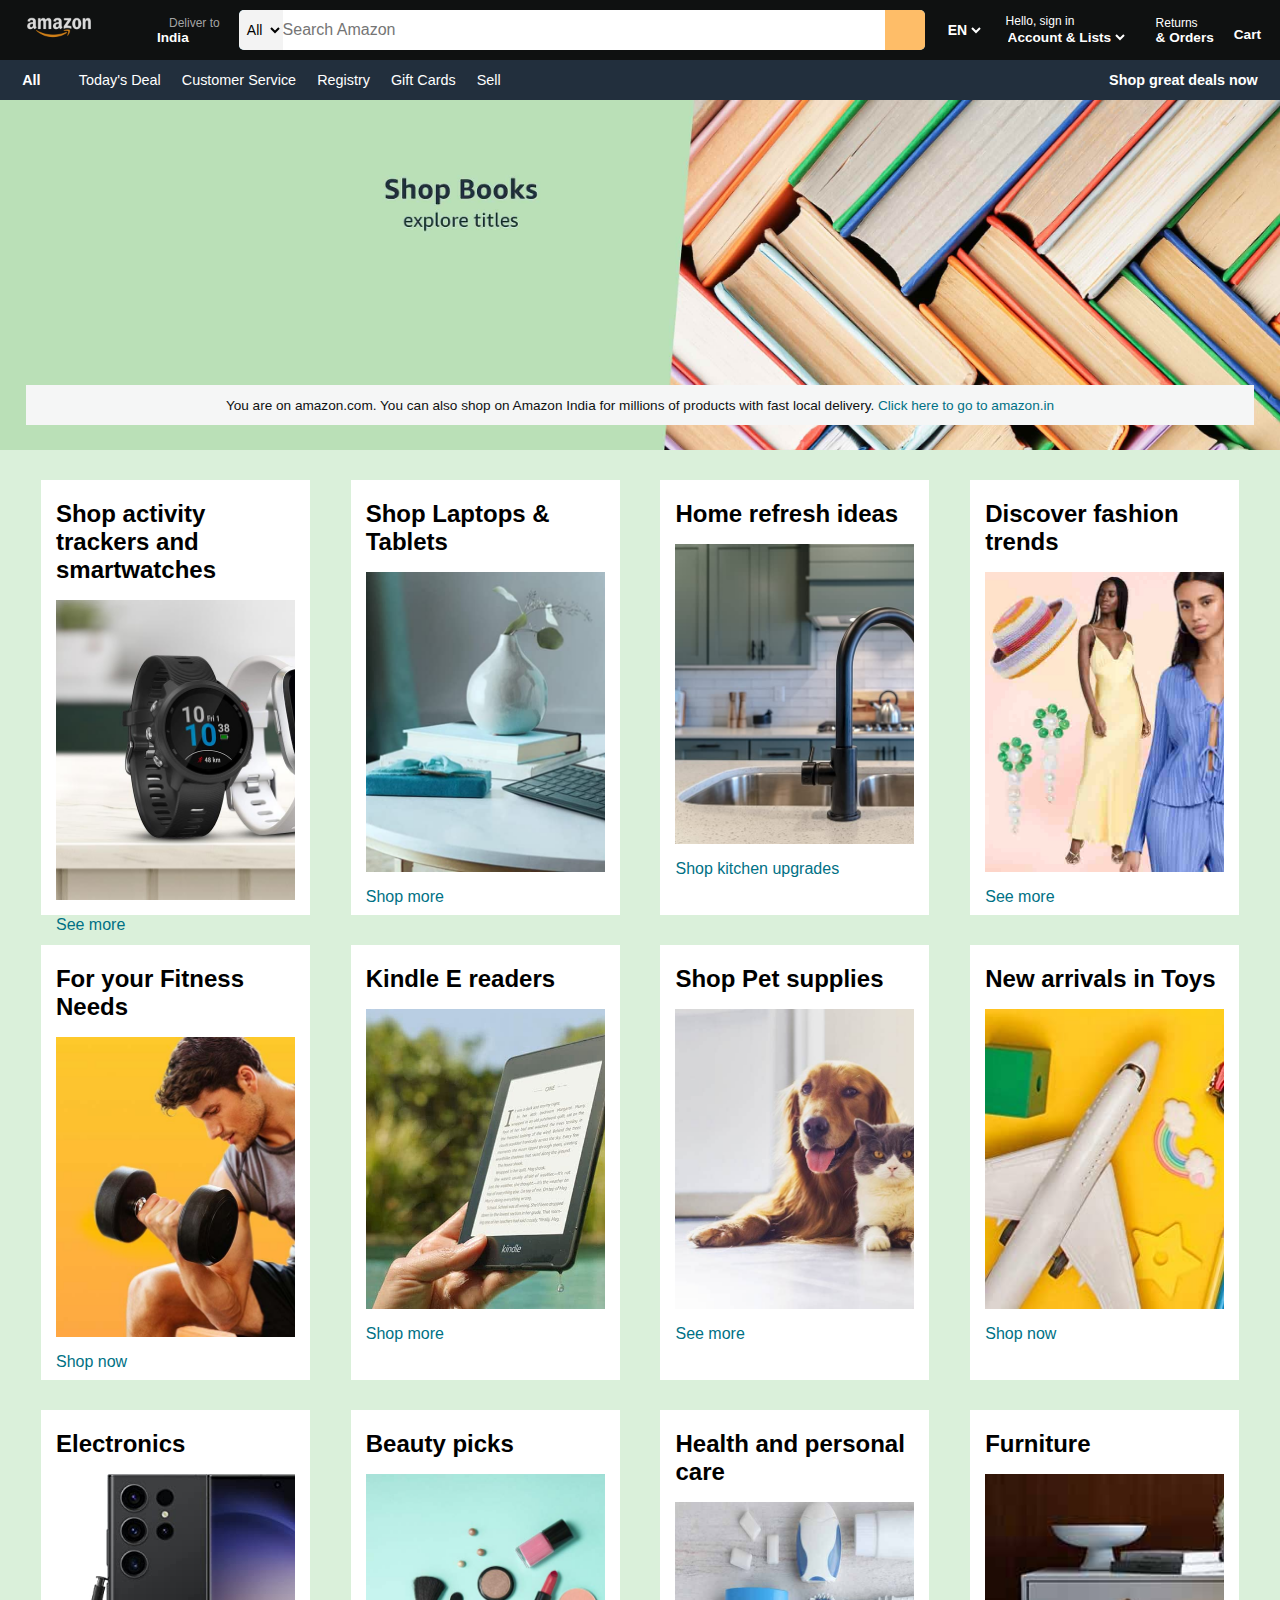
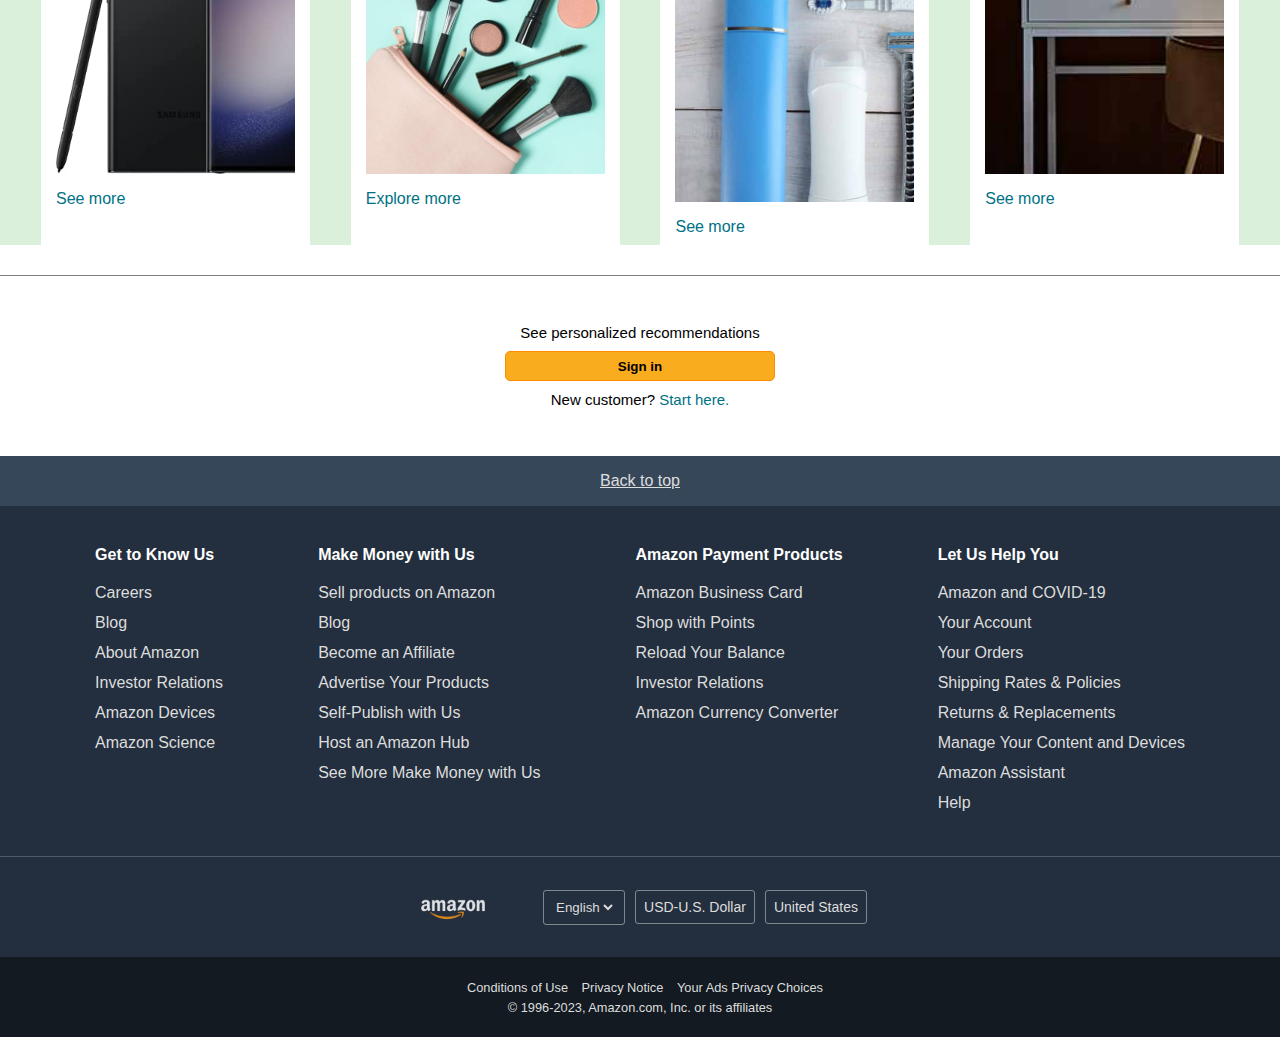
==== index.html @ 931ea802 "Add files via upload" ====
<!DOCTYPE html>
<html lang="en">
<head>
    <meta charset="UTF-8">
    <meta name="viewport" content="width=device-width, initial-scale=1.0">
    <title>Amazon.com</title>
    <link rel="stylesheet" href="https://cdnjs.cloudflare.com/ajax/libs/font-awesome/6.4.0/css/all.min.css" integrity="sha512-iecdLmaskl7CVkqkXNQ/ZH/XLlvWZOJyj7Yy7tcenmpD1ypASozpmT/E0iPtmFIB46ZmdtAc9eNBvH0H/ZpiBw==" crossorigin="anonymous" referrerpolicy="no-referrer" />
    <link rel="stylesheet" href="style.css">
    
</head>

<body>
    <!-- Project:Amazon web clone -->
    <header>
        <div class="navbar">
            <div class="navlogo border">    
               <div class="logo"></div>

            </div>
            <div class="nav-address border">
                    <p class="lineone">Deliver to</p>

                <div class="loc-icon">
                    <i class="fa-solid fa-location-dot"></i>
                    <p class="linetwo">India</p>
                </div>

            </div>

            <div class="nav-search">
                <select class="search-select">
                    <option value="All">All</option>
                </select>
                <input type="text" placeholder="Search Amazon" class="search-input">

               <div class="search-icon">
                <i class="fa-solid fa-magnifying-glass"></i>
               </div>
            </div>

            <div class="nav-language border">
                <div class="flag-icon"><i class="fa-solid fa-flag-usa"></i>
                    
                    <select class="lang">
                        <option value="EN">EN</option>
                    </select>
                </div>
                
            </div>

            <div class="nav-Account border">
                
                <p class="sign"><a href="sign-in.html">Hello, sign in</a></p>
                <div class="account">
                    <select class="select-acc">
                        <option value="Account & Lists">Account & Lists</option>
                    </select>
                </div>
            </div>
        
            <div class="nav-return border">
                <p class="one">Returns</p>
                <p class="two">& Orders</p>
            </div>

            <div class="nav-cart border">
                <i class="fa-solid fa-cart-plus"></i>
                 Cart
            </div>

        </div>

<div class="nav-pannel">
    <div class="menu border">
        <i class="fa-solid fa-bars"></i>
        All
    </div>
    <div class="features">
        <p class="border">Today's Deal</p>
        <p class="border">Customer Service</p>
        <p class="border">Registry</p>
        <p class="border">Gift Cards</p>
        <p class="border">Sell</p>
    </div>
    
    <div class="last-feature border">Shop great deals now</div>

</div>

</header>

<main>


<div class="hero-section">
<div class="hero-msg">
    <p>You are on amazon.com. You can also shop on Amazon India for millions of products with fast local delivery. <a href="https://www.amazon.in/?ref=aisgw_intl_stripe_in">Click here to go to amazon.in</a> </p>
</div>
</div>


<div class="shop-section">
    <div class="box1 box">
        <div class="box-content">
            <h2>Shop activity trackers and smartwatches</h2>
         <div class="box-img" style="background-image: url('box1-img.jpg');"></div>
         <a href="">See more</a>
        </div>
         
    </div>

    <div class="box2 box">
        <div class="box-content">
            <h2>Shop Laptops & Tablets</h2>
         <div class="box-img" style="background-image: url('box2-img.jpg');"></div>
         <a href="">Shop more</a>
        </div>
        
    </div>

    <div class="box3 box">
        <div class="box-content">
            <h2>Home refresh ideas</h2>
        <div class="box-img" style="background-image: url('box3-img.jpg');"></div>
        <a href="">Shop kitchen upgrades</a>
        </div>
        
    </div>

    <div class="box4 box">
        <div class="box-content">
            <h2>Discover fashion trends</h2>
         <div class="box-img" style="background-image: url('box4-img.jpg');"></div>
         <a href="">See more</a>
        </div>
        
    </div>

    <div class="box5 box">
        <div class="box-content">
            <h2>For your Fitness Needs</h2>
         <div class="box-img" style="background-image: url('box5-img.jpg');"></div>
         <a href="">Shop now</a>
        </div>
         
    </div>

    <div class="box6 box">
        <div class="box-content">
            <h2>Kindle E readers</h2>
         <div class="box-img" style="background-image: url('box6-img.jpg');"></div>
         <a href="">Shop more</a>
        </div>
        
    </div>

    <div class="box7 box">
        <div class="box-content">
            <h2>Shop Pet supplies</h2>
        <div class="box-img" style="background-image: url('box7-img.jpg');"></div>
        <a href="">See more</a>
        </div>
        
    </div>

    <div class="box8 box">
        <div class="box-content">
            <h2>New arrivals in Toys</h2>
         <div class="box-img" style="background-image: url('box8-img.jpg');"></div>
         <a href="">Shop now</a>
        </div>    
    </div>


    <div class="box9 box">
        <div class="box-content">
            <h2>Electronics</h2>
         <div class="box-img" style="background-image: url('box9-img.jpg');"></div>
         <a href="">See more</a>
        </div>
         
    </div>
    <div class="box10 box">
        <div class="box-content">
            <h2>Beauty picks</h2>
         <div class="box-img" style="background-image: url('box10-img.jpg');"></div>
         <a href="">Explore more</a>
        </div>
         
    </div>

    <div class="box11 box">
        <div class="box-content">
            <h2>Health and personal care</h2>
         <div class="box-img" style="background-image: url('box11-img.jpg');"></div>
         <a href="">See more</a>
        </div>
         
    </div>

    <div class="box12 box">
        <div class="box-content">
            <h2>Furniture</h2>
         <div class="box-img" style="background-image: url('box12-img.jpg');"></div>
         <a href="">See more</a>
        </div>
         
    </div>


</div>


</main>

<footer>

    <div class="foot-pannel">

        <p>See personalized recommendations</p>
        <a href="sign-in.html"><button>Sign in</button></a>
        <p>New customer? <a href="start-here.html">Start here.</a></p>

    </div>


<div class="foot-pannel1">
    <a href="">Back to top</a>
</div>

<div class="foot-pannel2">
    <ul>
        <p>Get to Know Us</p>
        <a href="">Careers</a>
        <a href="">Blog</a>
        <a href="">About Amazon</a>
        <a href="">Investor Relations</a>
        <a href="">Amazon Devices</a>
        <a href="">Amazon Science</a>

    </ul>
    
    <ul>
        <p>Make Money with Us</p>
        <a href="">Sell products on Amazon</a>
        <a href="">Blog</a>
        <a href="">Become an Affiliate</a>
        <a href="">Advertise Your Products</a>
        <a href="">Self-Publish with Us</a>
        <a href="">Host an Amazon Hub</a>
        <a href="">See More Make Money with Us</a>
    </ul>

    <ul>
        <p>Amazon Payment Products</p>
        <a href=""> Amazon Business Card</a>
        <a href="">Shop with Points</a>
        <a href="">Reload Your Balance</a>
        <a href="">Investor Relations</a>
        <a href="">Amazon Currency Converter</a>

    </ul>


    <ul>
        <p>Let Us Help You</p>
        <a href="">Amazon and COVID-19</a>
        <a href="">Your Account</a>
        <a href="">Your Orders</a>
        <a href="">Shipping Rates & Policies</a>
        <a href="">Returns & Replacements</a>
        <a href="">Manage Your Content and Devices</a>
        <a href="">Amazon Assistant</a>
        <a href="">Help</a>
    </ul>

</div>

<div class="foot-pannel3">
    <div class="logo">
        
    </div>

    <div class="world-icon arrange">
        <i class="fa-solid fa-globe"></i> 
        <select>
            <option value="English">English</option>
        </select> 
    </div>
    <div class="dollar-icon arrange">
        <i class="fa-solid fa-dollar-sign"></i>
        USD-U.S. Dollar
    </div>
    <div class="flag arrange">
        <i class="fa-solid fa-flag-usa"></i>
        United States
    </div>

</div>
<div class="foot-pannel4">
    <div class="condition">
        <a href="">Conditions of Use</a>
        <a href="">Privacy Notice</a>
        <a href="">Your Ads Privacy Choices</a>      
    </div>

    <div class="copyright">© 1996-2023, Amazon.com, Inc. or its affiliates</div>

</div>

</footer>
</body>
</html>
---- style.css ----
*{
    padding: 0;
    margin: 0;
    border: border-box;
    font-family: 'arial', Times, serif, Helvetica, sans-serif;
    
}
main{
    background-color: rgba(181, 225, 182,0.5);
    
}



.navbar{
    height: 60px;
    background-color: #0F1111;
    color: white;
    display:flex;
    align-items: center;
    justify-content:space-evenly;
    
   
}

/* box1 web logo */

.navlogo{
    height: 50px;
    width: 115px;
    
}
.logo{
    height: 50px;
    /* width: 100%; */
    background-image:url("amazon_logo.png");
    background-size: cover;
}
.border{
    border: 1.5px solid transparent;
}

.border:hover{
    border: 1.5px solid white;
}

/* box2 location */

.lineone{
color: #cccc;
/* font-size:12px ; */
font-size: .75rem;
margin-left: 15px;

}
.linetwo{
/* font-size:14px ; */
font-size: .85rem;
font-weight: 700;
margin-left: 3px;
}
.loc-icon{
    display: flex;
    align-items: center;
}

/* box3 search bar */

.nav-search{
    display: flex;
    justify-content: space-evenly;
    height: 40px;
    width: 686px;
    background-color: skyblue;
    border-radius: 5px;
    
}

.search-select{
    font-size: 14px;
    background-color: #f3f3f3;
    width: 50px;
    text-align: center;
    border: none;
    border-top-left-radius: 5px;
    border-bottom-left-radius: 5px;
}
.search-input{
    font-size: 16px;
    width: 100%;
    border: none; 

}

.search-icon{
    background-color:#febd68;
    width:45px;
    border: none;
    border-top-right-radius: 5px;
    border-bottom-right-radius: 5px;
    display: flex;
    justify-content: center;
    align-items: center;
    font-size: 1.3rem;
    color: #0F1111;
}
.search-icon:active{
    transform: scale(1.20);
}

.nav-search:hover{
    border: 2px solid orange;
}

/* flag logo */

.lang{
    /* height: 50px; */
    color: white;
    font-size: 14px;
    background-color: #0F1111;
    font-weight: 700;
    border: none;
}

/* box4 */

.nav-Account{
    width: 132px;
}
.nav-Account a{
    text-decoration: none;
    color: white;
}

    .sign{
        font-size: .75rem;
        padding-left: 2px;  
    }
    .select-acc{
        font-size: .85rem;
        color: white;
        font-weight: 700;
        background-color: #0F1111;
        border: none;
        
    }

/* box 5 */
.one{
    font-size: .75rem;
}
.two{
    font-size: .85rem;
    font-weight: 600;
}

/* box 6 */
.nav-cart i{
    font-size: 28px;
}
.nav-cart{
    font-size: .85rem;
    font-weight: 700;
}

/* navbar pannel */
.nav-pannel{
    height: 40px;
    color: white;
    background-color: #222f3d;
    display: flex;
    justify-content: center;
    align-items: center;
    justify-content: space-evenly;
    font-size: .90rem;

}
.menu i {
    font-size : 16px;
    
}
.menu{
    font-weight: 700;
    
}
.features p{
    font-weight: 500;
    display : inline;
    margin-left: 15px;
}
.features{
    width: 80%;
}
.last-feature{
    font-weight: 700;
}

/*hero section  */
.hero-section{
    height:350px;
    background-image: url("heropage.jpg");
    background-size: cover;
    display: flex;
    justify-content: center;
    align-items: flex-end;
    
}
.hero-msg{
    height: 40px;
    width: 96%;
    color: #0F1111;
    background-color: #f5f6f6;
    font-size: .85rem;
    display: flex;
    justify-content: center;
    align-items: center;
    margin-bottom: 25px;

}
.hero-msg a{
    color: #007185;
    text-decoration: none;
}
.hero-msg a:hover{
    color: rgb(218, 66, 66);
    text-decoration: underline;
}

/* shop section */

.shop-section{
    display: flex;
    flex-wrap: wrap;
    justify-content: space-evenly;
    /* background-color: rgba(181, 225, 182,0.5); */
}
.box{
    margin-top: 30px;
    /* border: 2px solid black; */
    background-color: white;
    height: 400px;
    width: 21%;
    padding: 20px 0px 15px 0px;
}

.box:hover{
 transform: scale(1.07);
}

.box-content{
    margin-left: 15px;
    margin-right: 15px;
}

.box-content a{
    color: #007185;
    text-decoration: none;
}
.box-content a:hover{
    color: rgb(218, 66, 66);
    text-decoration: underline;
}

.box-img{
    height: 300px;
    background-size: cover; 
    margin-top: 1rem;
    margin-bottom: 1rem;
}



/* FOOTER */
.foot-pannel{
    height:180px ;
    display: flex;
    justify-content: center;
    align-items: center;
    flex-direction: column;
    background-color: white;
    color: black;
    font-size: 15px;
    margin-top:30px ;
    text-decoration: none;
    border-top:1px solid rgba(0, 0, 0, .5);
}
.foot-pannel button{
    background-color: rgb(249, 172, 29);
    border: 1px solid darkorange; 
    /* text-shadow: 0 1px 0 #ffe093; */
    border-radius: 5px;
    height: 30px;
    width: 270px;
    margin-top: 10px;
    margin-bottom: 10px;
    font-weight: 700;
}
.foot-pannel button:hover{
    border: 2px solid rgba(0, 0, 0, .25);
}
.foot-pannel button:active{
    transform: scale(1.1);
}
.foot-pannel a{
    color: #007185;
    text-decoration: none;
}
.foot-pannel a:hover{
    color: rgb(218, 66, 66);
    text-decoration: underline;

}



.foot-pannel1{
    background-color: #37475a;
    height: 50px;
    display: flex;
    justify-content: center;
    align-items: center;
    
}
.foot-pannel1:hover{
    background-color: #536477; 
}
.foot-pannel1 a{
    color: #dddddd;
    /* text-decoration: none; */
}

.foot-pannel2{
    display: flex;
    justify-content: space-evenly;
    height: 350px;
    background-color:#232f3e;;
    color:white; 
}
.foot-pannel2 a{
    color: #dddddd;
    text-decoration: none;
    margin-bottom: 12px;
}
.foot-pannel2 a:hover{
    text-decoration: underline;
    color:white;
}
ul{
    display: flex;
    flex-direction: column;
    margin-top: 40px;
}
.foot-pannel2 p{
    font-weight: 700;
    margin-bottom: 20px;
}

.foot-pannel3{
    display: flex;
    justify-content: center;
    align-items: center;
    background-color: #232f3e;
    border-top: 1px solid rgba(221,221,221,.25);
    color: #dddddd;
    height:100px;
    font-size: 14px;
}
.logo{
    height: 40px;
    width: 80px;
    background-image: url("amazon_logo.png");
    background-size: cover;
    margin-right: 40px;
    opacity: 0.85;
}

.logo:hover{
    transform: scale(1.2);
}

.world-icon select{
    text-decoration: none;
    background-color: #232f3e;
    color: #dddddd;
    border: none;
}
.arrange{
    border: 1px solid rgba(221,221,221,.5);
    border-radius: 3px;
    padding: 8px;
    margin-left:10px ;
}
.arrange:hover{
    border-color: white;
}
.arrange i{
    opacity: 0.80;
}

.foot-pannel4{
    height: 80px;
    background-color: #131A22;
    display: flex;
    justify-content: center;
    align-items: center;
    flex-direction: column;
    color:#dddddd ;
    font-size: .80rem;
}
.foot-pannel4 a{
    color: #dddddd;
    text-decoration: none;
    margin-left: 10px;
}
.foot-pannel4 a:hover{
    text-decoration: underline;
}
.condition{
    margin-bottom: 5px;
}
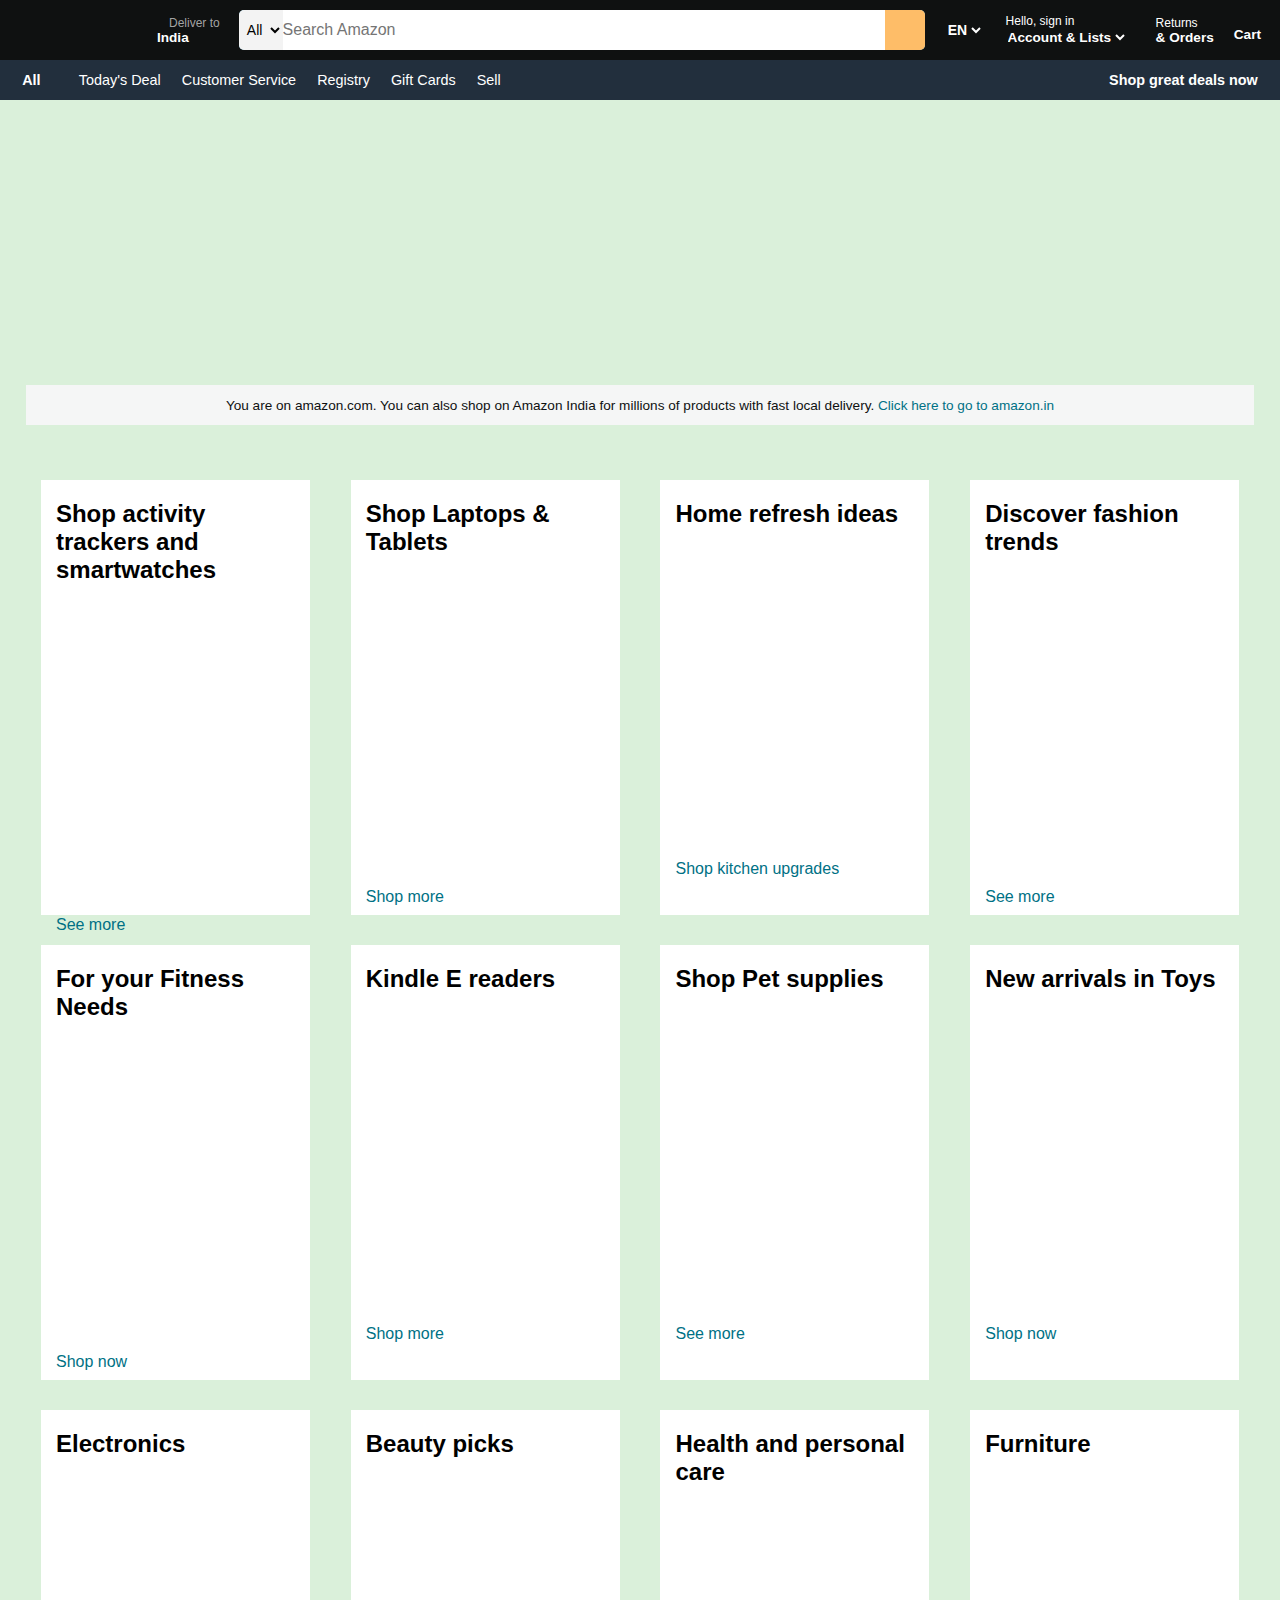
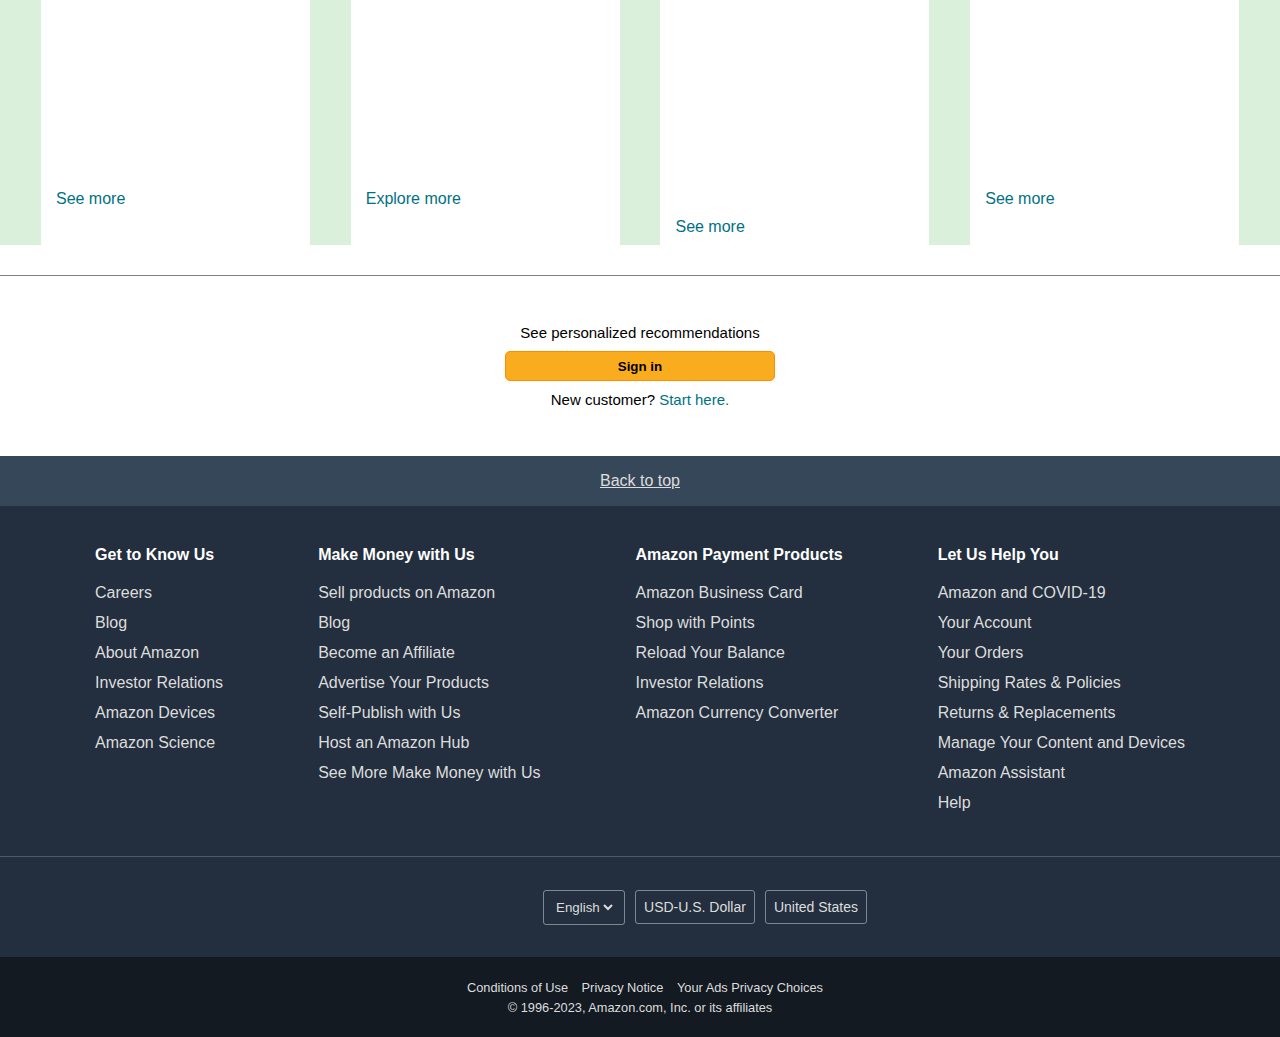
==== commit 1b70ad94: "create images folder" ====
--- a/index.html
+++ b/index.html
@@ -94,7 +94,8 @@
 
 <div class="hero-section">
 <div class="hero-msg">
-    <p>You are on amazon.com. You can also shop on Amazon India for millions of products with fast local delivery. <a href="https://www.amazon.in/?ref=aisgw_intl_stripe_in">Click here to go to amazon.in</a> </p>
+    <p>You are on amazon.com. You can also shop on Amazon India for millions of products with fast local delivery. 
+        <a href="https://www.amazon.in/?ref=aisgw_intl_stripe_in">Click here to go to amazon.in</a> </p>
 </div>
 </div>
 
@@ -103,7 +104,7 @@
     <div class="box1 box">
         <div class="box-content">
             <h2>Shop activity trackers and smartwatches</h2>
-         <div class="box-img" style="background-image: url('box1-img.jpg');"></div>
+         <div class="box-img" style="background-image: url('/Amazon_Web_Clone/Images/box1-img.jpg');"></div>
          <a href="">See more</a>
         </div>
          
@@ -112,7 +113,7 @@
     <div class="box2 box">
         <div class="box-content">
             <h2>Shop Laptops & Tablets</h2>
-         <div class="box-img" style="background-image: url('box2-img.jpg');"></div>
+         <div class="box-img" style="background-image: url('/Amazon_Web_Clone/Images/box2-img.jpg');"></div>
          <a href="">Shop more</a>
         </div>
         
@@ -121,7 +122,7 @@
     <div class="box3 box">
         <div class="box-content">
             <h2>Home refresh ideas</h2>
-        <div class="box-img" style="background-image: url('box3-img.jpg');"></div>
+        <div class="box-img" style="background-image: url('/Amazon_Web_Clone/Images/box3-img.jpg');"></div>
         <a href="">Shop kitchen upgrades</a>
         </div>
         
@@ -130,7 +131,7 @@
     <div class="box4 box">
         <div class="box-content">
             <h2>Discover fashion trends</h2>
-         <div class="box-img" style="background-image: url('box4-img.jpg');"></div>
+         <div class="box-img" style="background-image: url('/Amazon_Web_Clone/Images/box4-img.jpg');"></div>
          <a href="">See more</a>
         </div>
         
@@ -139,7 +140,7 @@
     <div class="box5 box">
         <div class="box-content">
             <h2>For your Fitness Needs</h2>
-         <div class="box-img" style="background-image: url('box5-img.jpg');"></div>
+         <div class="box-img" style="background-image: url('/Amazon_Web_Clone/Images/box5-img.jpg');"></div>
          <a href="">Shop now</a>
         </div>
          
@@ -147,8 +148,8 @@
 
     <div class="box6 box">
         <div class="box-content">
-            <h2>Kindle E readers</h2>
-         <div class="box-img" style="background-image: url('box6-img.jpg');"></div>
+            <h2>Kindle E readers</h2>   
+             <div class="box-img" style="background-image: url('/Amazon_Web_Clone/Images/box6-img.jpg');"></div>
          <a href="">Shop more</a>
         </div>
         
@@ -157,7 +158,7 @@
     <div class="box7 box">
         <div class="box-content">
             <h2>Shop Pet supplies</h2>
-        <div class="box-img" style="background-image: url('box7-img.jpg');"></div>
+        <div class="box-img" style="background-image: url('/Amazon_Web_Clone/Images/box7-img.jpg');"></div>
         <a href="">See more</a>
         </div>
         
@@ -166,7 +167,7 @@
     <div class="box8 box">
         <div class="box-content">
             <h2>New arrivals in Toys</h2>
-         <div class="box-img" style="background-image: url('box8-img.jpg');"></div>
+         <div class="box-img" style="background-image: url('/Amazon_Web_Clone/Images/box8-img.jpg');"></div>
          <a href="">Shop now</a>
         </div>    
     </div>
@@ -175,7 +176,7 @@
     <div class="box9 box">
         <div class="box-content">
             <h2>Electronics</h2>
-         <div class="box-img" style="background-image: url('box9-img.jpg');"></div>
+         <div class="box-img" style="background-image: url('/Amazon_Web_Clone/Images/box9-img.jpg');"></div>
          <a href="">See more</a>
         </div>
          
@@ -183,7 +184,7 @@
     <div class="box10 box">
         <div class="box-content">
             <h2>Beauty picks</h2>
-         <div class="box-img" style="background-image: url('box10-img.jpg');"></div>
+         <div class="box-img" style="background-image: url('/Amazon_Web_Clone/Images/box10-img.jpg');"></div>
          <a href="">Explore more</a>
         </div>
          
@@ -192,7 +193,7 @@
     <div class="box11 box">
         <div class="box-content">
             <h2>Health and personal care</h2>
-         <div class="box-img" style="background-image: url('box11-img.jpg');"></div>
+         <div class="box-img" style="background-image: url('/Amazon_Web_Clone/Images/box11-img.jpg');"></div>
          <a href="">See more</a>
         </div>
          
@@ -201,7 +202,7 @@
     <div class="box12 box">
         <div class="box-content">
             <h2>Furniture</h2>
-         <div class="box-img" style="background-image: url('box12-img.jpg');"></div>
+         <div class="box-img" style="background-image: url('/Amazon_Web_Clone/Images/box12-img.jpg');"></div>
          <a href="">See more</a>
         </div>
          
--- a/style.css
+++ b/style.css
@@ -33,7 +33,7 @@
 .logo{
     height: 50px;
     /* width: 100%; */
-    background-image:url("amazon_logo.png");
+    background-image:url("/Amazon_Web_Clone/Images/amazon_logo.png");
     background-size: cover;
 }
 .border{
@@ -199,7 +199,7 @@
 /*hero section  */
 .hero-section{
     height:350px;
-    background-image: url("heropage.jpg");
+    background-image: url("/Amazon_Web_Clone/Images/heropage.jpg");
     background-size: cover;
     display: flex;
     justify-content: center;
@@ -369,7 +369,7 @@
 .logo{
     height: 40px;
     width: 80px;
-    background-image: url("amazon_logo.png");
+    background-image: url("/Amazon_Web_Clone/Images/amazon_logo.png");
     background-size: cover;
     margin-right: 40px;
     opacity: 0.85;
